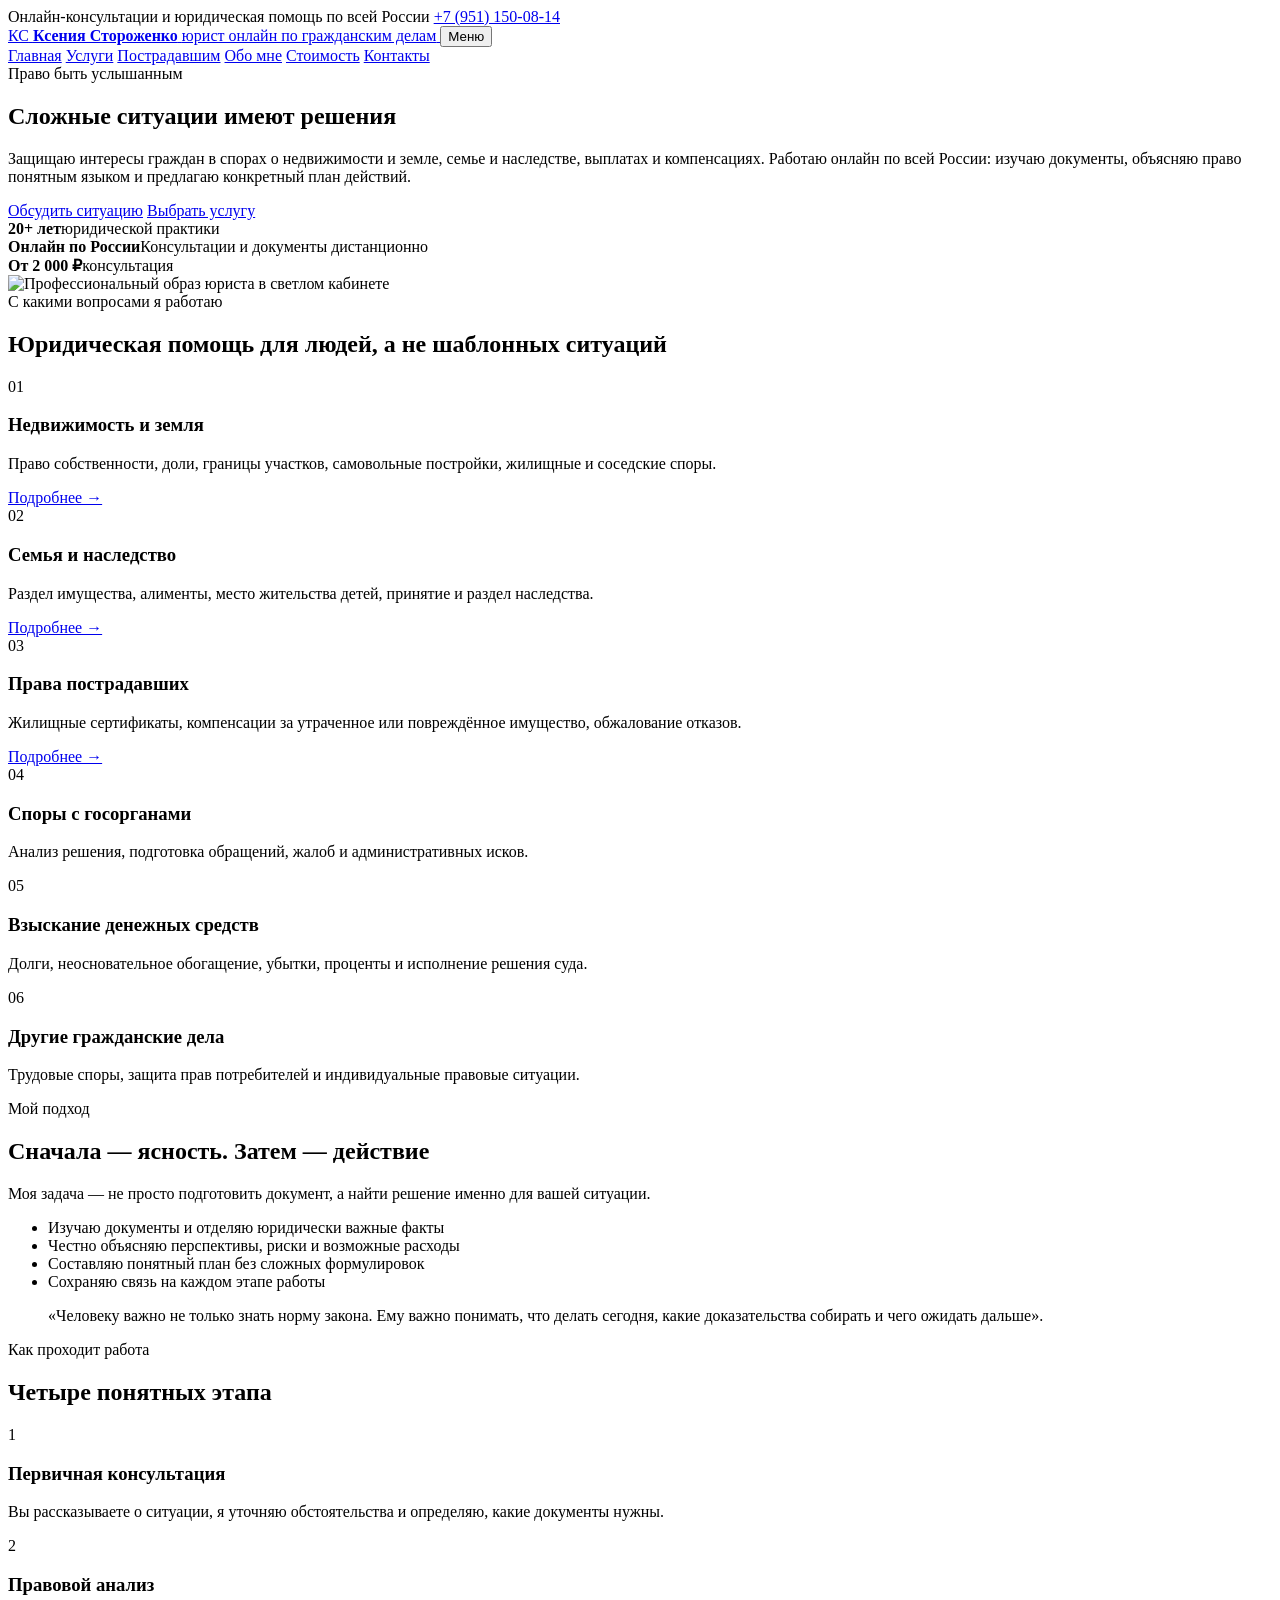
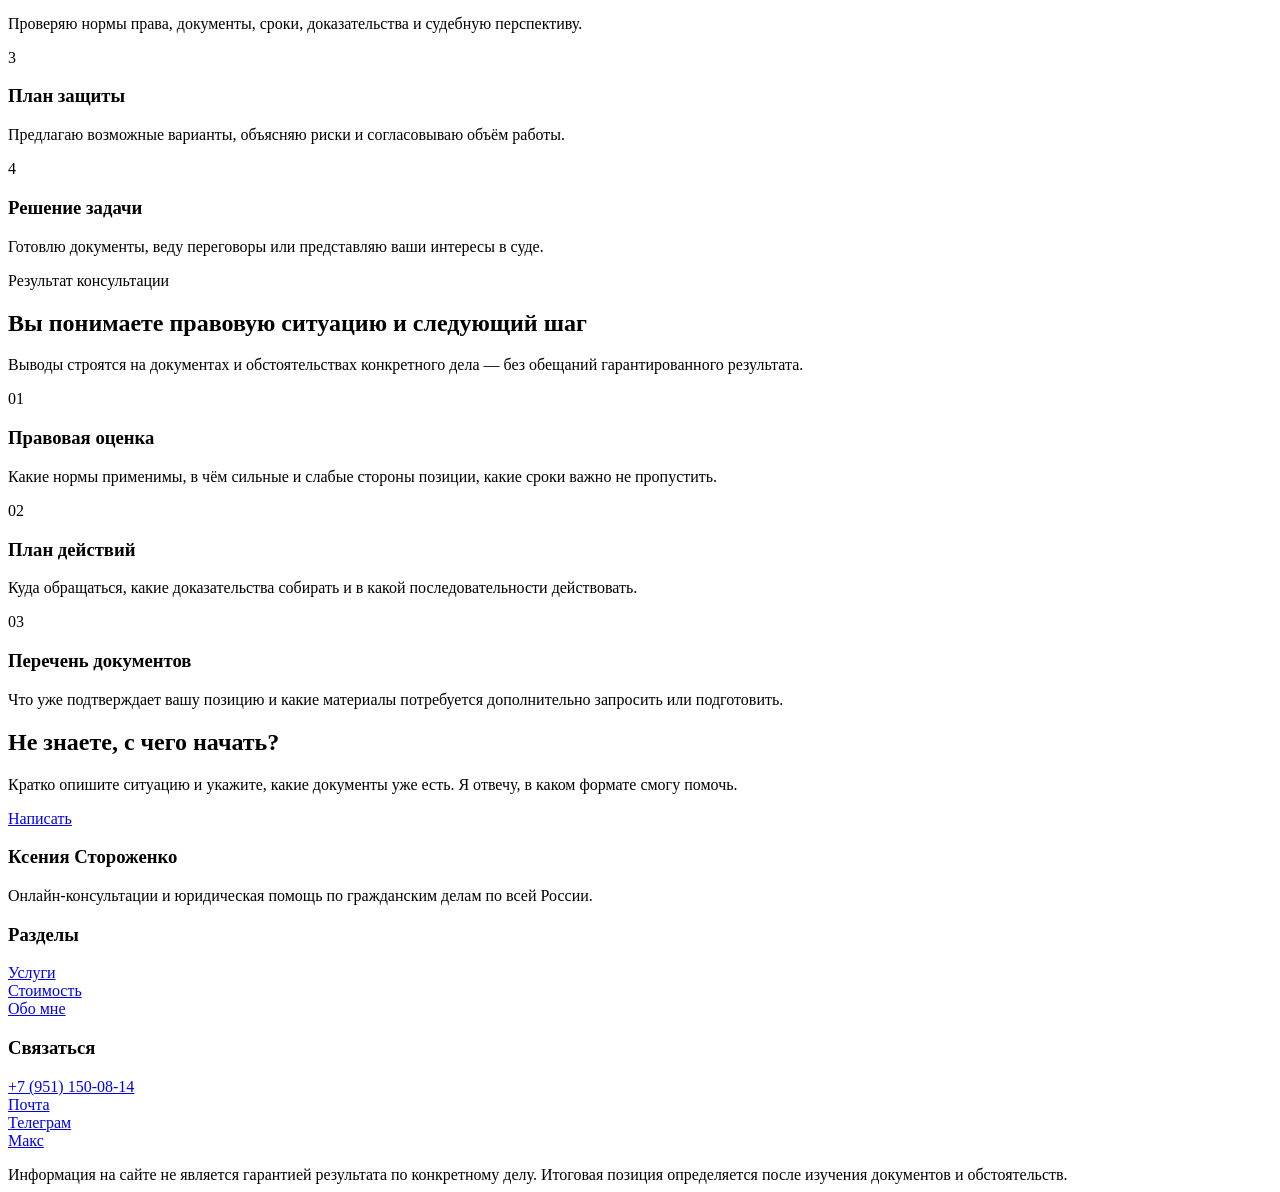
==== index.html @ 81e83dc6 "Добавить index.html" ====
<!doctype html>
<html lang="ru">
<head>
<meta charset="utf-8">
<meta name="viewport" content="width=device-width,initial-scale=1">
<title>Ксения Стороженко — юрист онлайн по гражданским делам</title>
<meta name="description" content="Онлайн-консультации и юридическая помощь по недвижимости, семейным, наследственным, земельным и другим гражданским спорам по всей России.">
<link rel="icon" href="favicon.svg">
<link rel="stylesheet" href="styles.css">
</head>
<body>
<div class="topbar">
<div class="container">
<span>Онлайн-консультации и юридическая помощь по всей России</span>
<a href="tel:+79511500814">+7 (951) 150-08-14</a>
</div>
</div>
<header class="header">
<nav class="nav container">
<a class="brand" href="index.html">
<span class="brand-mark">КС</span>
<span class="brand-text">
<strong>Ксения Стороженко</strong>
<span>юрист онлайн по гражданским делам</span>
</span>
</a>
<button class="menu-button" aria-expanded="false">Меню</button>
<div class="nav-links">
<a aria-current="page" href="index.html">Главная</a>
<a href="services.html">Услуги</a>
<a href="help.html">Пострадавшим</a>
<a href="about.html">Обо мне</a>
<a href="prices.html">Стоимость</a>
<a href="contacts.html">Контакты</a>
</div>
</nav>
</header>
<main>
<section class="hero">
<div class="container hero-grid">
<div>
<span class="eyebrow">Право быть услышанным</span>
<h1>Сложные ситуации имеют решения</h1>
<p class="lead">Защищаю интересы граждан в спорах о недвижимости и земле, семье и наследстве, выплатах и компенсациях. Работаю онлайн по всей России: изучаю документы, объясняю право понятным языком и предлагаю конкретный план действий.</p>
<div class="hero-actions">
<a class="button" href="contacts.html">Обсудить ситуацию</a>
<a class="button secondary" href="services.html">Выбрать услугу</a>
</div>
<div class="hero-note">
<div>
<strong>20+ лет</strong>юридической практики</div>
<div>
<strong>Онлайн по России</strong>Консультации и документы дистанционно</div>
<div>
<strong>От 2 000 ₽</strong>консультация</div>
</div>
</div>
<div class="portrait">
<img src="hero-lawyer.webp" alt="Профессиональный образ юриста в светлом кабинете">
</div>
</div>
</section>
<section class="section">
<div class="container">
<div class="section-head">
<span class="eyebrow">С какими вопросами я работаю</span>
<h2>Юридическая помощь для людей, а не шаблонных ситуаций</h2>
</div>
<div class="grid-3">
<article class="card">
<div class="number">01</div>
<h3>Недвижимость и земля</h3>
<p>Право собственности, доли, границы участков, самовольные постройки, жилищные и соседские споры.</p>
<a class="card-link" href="property.html">Подробнее →</a>
</article>
<article class="card">
<div class="number">02</div>
<h3>Семья и наследство</h3>
<p>Раздел имущества, алименты, место жительства детей, принятие и раздел наследства.</p>
<a class="card-link" href="family.html">Подробнее →</a>
</article>
<article class="card">
<div class="number">03</div>
<h3>Права пострадавших</h3>
<p>Жилищные сертификаты, компенсации за утраченное или повреждённое имущество, обжалование отказов.</p>
<a class="card-link" href="help.html">Подробнее →</a>
</article>
<article class="card">
<div class="number">04</div>
<h3>Споры с госорганами</h3>
<p>Анализ решения, подготовка обращений, жалоб и административных исков.</p>
</article>
<article class="card">
<div class="number">05</div>
<h3>Взыскание денежных средств</h3>
<p>Долги, неосновательное обогащение, убытки, проценты и исполнение решения суда.</p>
</article>
<article class="card">
<div class="number">06</div>
<h3>Другие гражданские дела</h3>
<p>Трудовые споры, защита прав потребителей и индивидуальные правовые ситуации.</p>
</article>
</div>
</div>
</section>
<section class="section alt">
<div class="container grid-2">
<div>
<span class="eyebrow">Мой подход</span>
<h2>Сначала — ясность. Затем — действие</h2>
<p class="lead">Моя задача — не просто подготовить документ, а найти решение именно для вашей ситуации.</p>
<ul class="check-list">
<li>Изучаю документы и отделяю юридически важные факты</li>
<li>Честно объясняю перспективы, риски и возможные расходы</li>
<li>Составляю понятный план без сложных формулировок</li>
<li>Сохраняю связь на каждом этапе работы</li>
</ul>
</div>
<blockquote class="quote">«Человеку важно не только знать норму закона. Ему важно понимать, что делать сегодня, какие доказательства собирать и чего ожидать дальше».</blockquote>
</div>
</section>
<section class="section">
<div class="container">
<div class="section-head">
<span class="eyebrow">Как проходит работа</span>
<h2>Четыре понятных этапа</h2>
</div>
<div class="grid-2">
<div class="card">
<div class="number">1</div>
<h3>Первичная консультация</h3>
<p>Вы рассказываете о ситуации, я уточняю обстоятельства и определяю, какие документы нужны.</p>
</div>
<div class="card">
<div class="number">2</div>
<h3>Правовой анализ</h3>
<p>Проверяю нормы права, документы, сроки, доказательства и судебную перспективу.</p>
</div>
<div class="card">
<div class="number">3</div>
<h3>План защиты</h3>
<p>Предлагаю возможные варианты, объясняю риски и согласовываю объём работы.</p>
</div>
<div class="card">
<div class="number">4</div>
<h3>Решение задачи</h3>
<p>Готовлю документы, веду переговоры или представляю ваши интересы в суде.</p>
</div>
</div>
</div>
</section>
<section class="section alt">
<div class="container">
<div class="section-head">
<span class="eyebrow">Результат консультации</span>
<h2>Вы понимаете правовую ситуацию и следующий шаг</h2>
<p class="lead">Выводы строятся на документах и обстоятельствах конкретного дела — без обещаний гарантированного результата.</p>
</div>
<div class="grid-3">
<article class="card">
<div class="number">01</div>
<h3>Правовая оценка</h3>
<p>Какие нормы применимы, в чём сильные и слабые стороны позиции, какие сроки важно не пропустить.</p>
</article>
<article class="card">
<div class="number">02</div>
<h3>План действий</h3>
<p>Куда обращаться, какие доказательства собирать и в какой последовательности действовать.</p>
</article>
<article class="card">
<div class="number">03</div>
<h3>Перечень документов</h3>
<p>Что уже подтверждает вашу позицию и какие материалы потребуется дополнительно запросить или подготовить.</p>
</article>
</div>
</div>
</section>
<section class="section">
<div class="container cta">
<div>
<h2>Не знаете, с чего начать?</h2>
<p>Кратко опишите ситуацию и укажите, какие документы уже есть. Я отвечу, в каком формате смогу помочь.</p>
</div>
<a class="button" href="contacts.html">Написать</a>
</div>
</section>
</main>
<footer class="footer">
<div class="container">
<div class="footer-grid">
<div>
<h3>Ксения Стороженко</h3>
<p>Онлайн-консультации и юридическая помощь по гражданским делам по всей России.</p>
</div>
<div>
<h3>Разделы</h3>
<p>
<a href="services.html">Услуги</a>
<br>
<a href="prices.html">Стоимость</a>
<br>
<a href="about.html">Обо мне</a>
</p>
</div>
<div>
<h3>Связаться</h3>
<p>
<a href="tel:+79511500814">+7 (951) 150-08-14</a>
<br>
<a href="mailto:8207@list.ru">Почта</a>
<br>
<a href="https://t.me/Xenia82">Телеграм</a>
<br>
<a href="https://max.ru/u/f9LHodD0cOLm9j3LwNsvFzSZX2rLVyxBKHuDx0W_b3CyRGK45SBJr393ts4">Макс</a>
</p>
</div>
</div>
<div class="footer-bottom">Информация на сайте не является гарантией результата по конкретному делу. Итоговая позиция определяется после изучения документов и обстоятельств.</div>
</div>
</footer>
<script src="site.js">
</script>
</body>
</html>
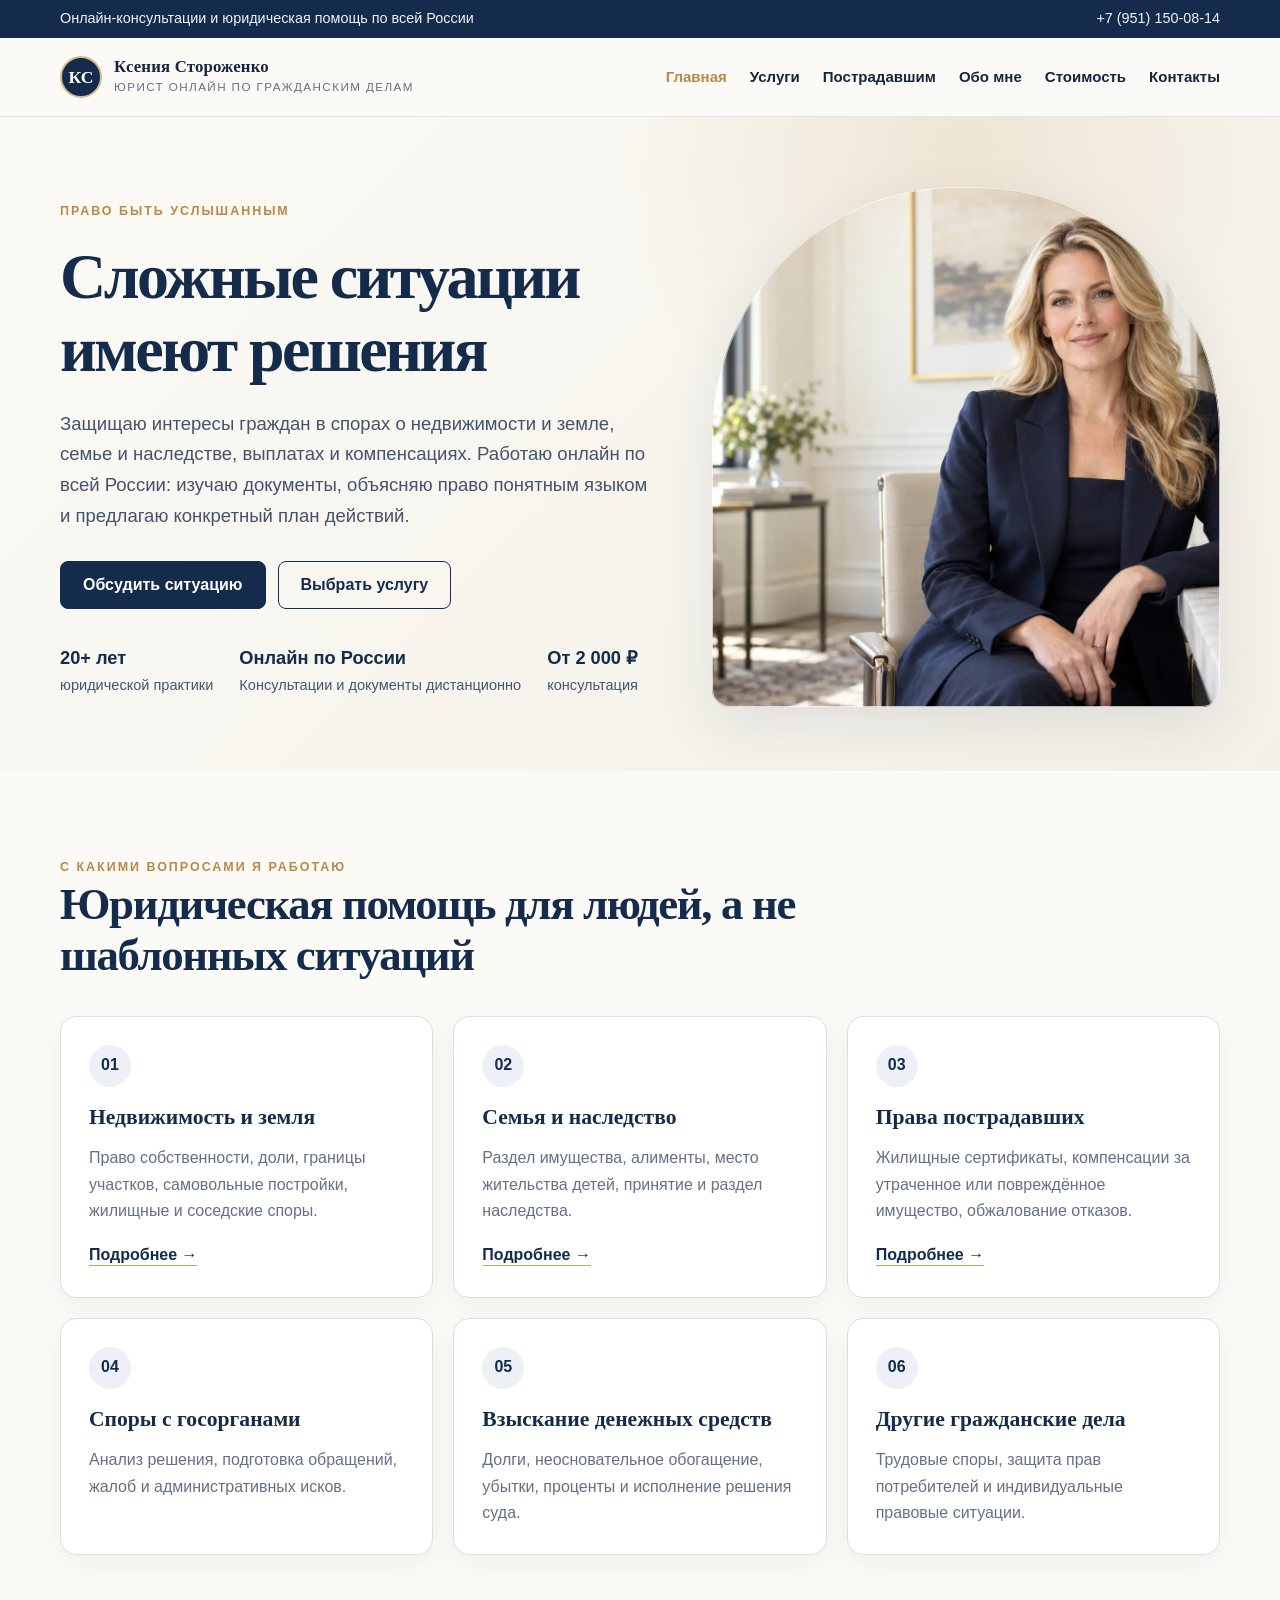
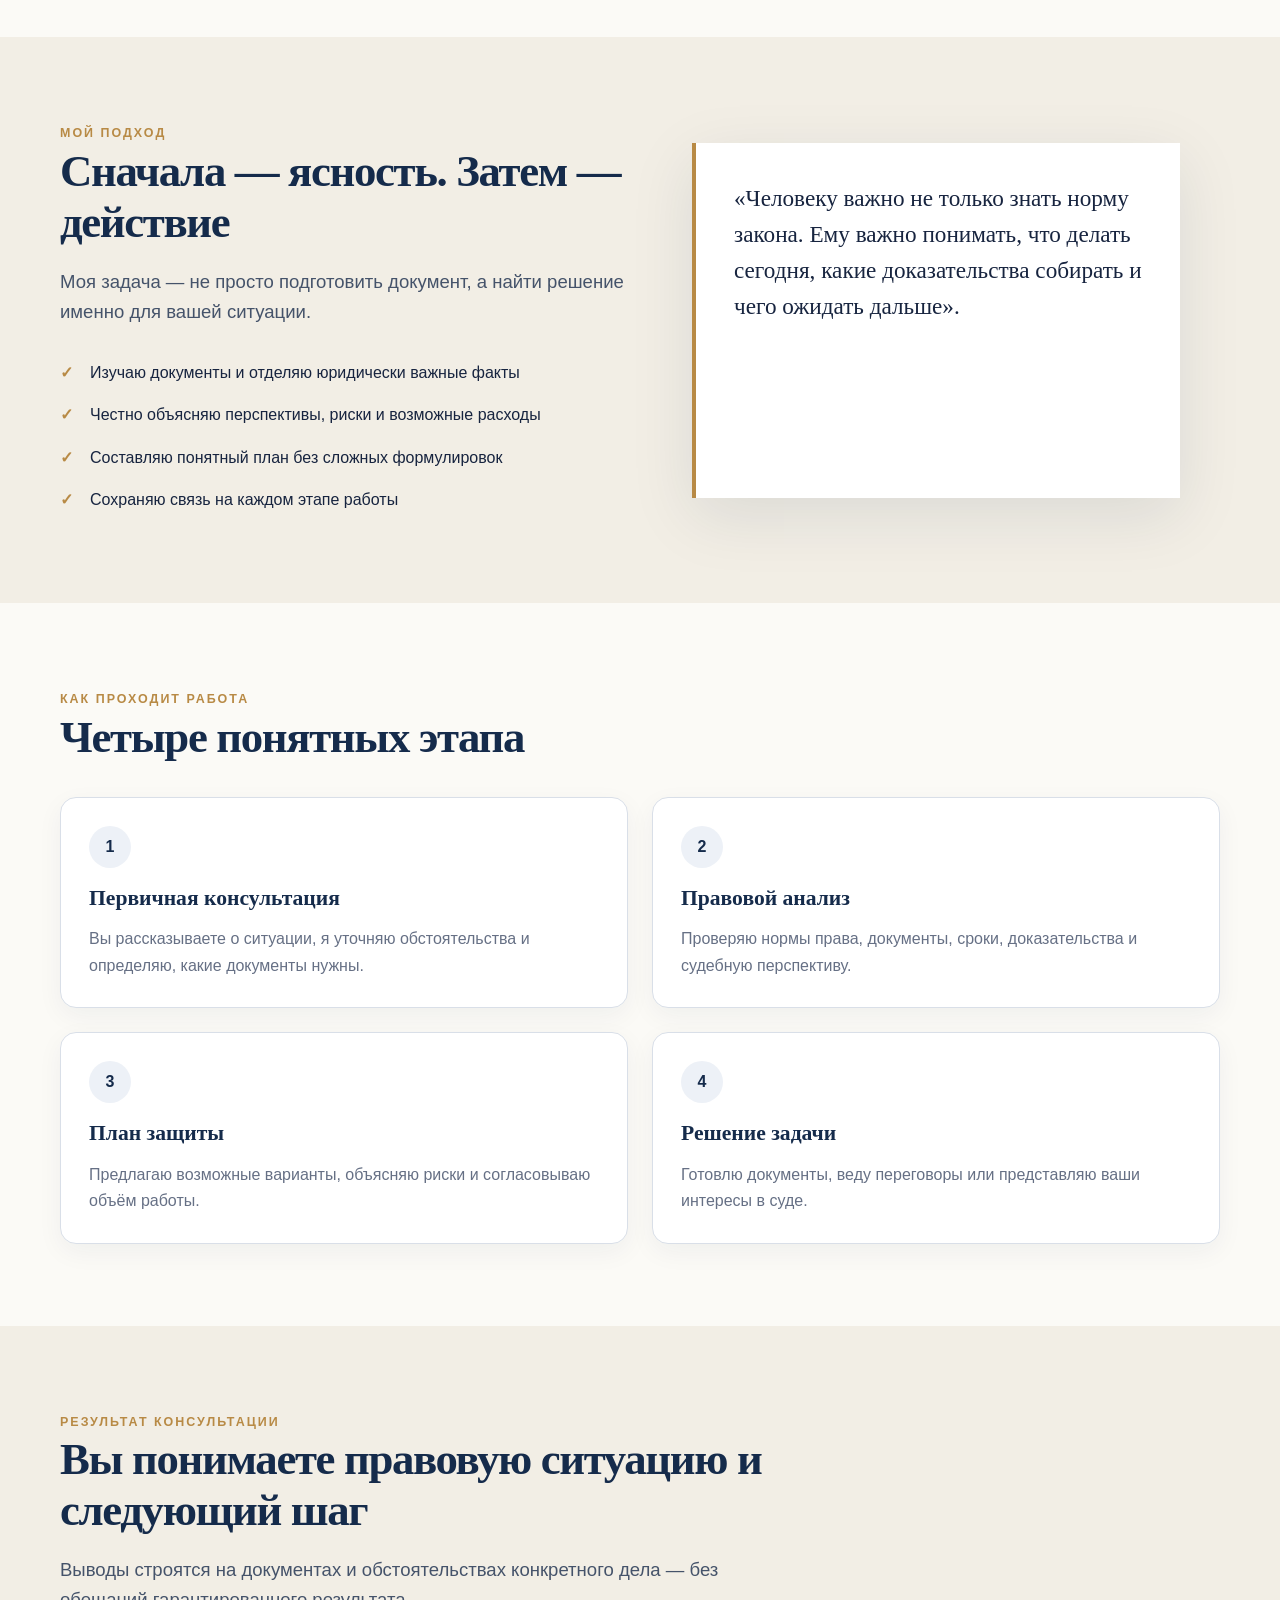
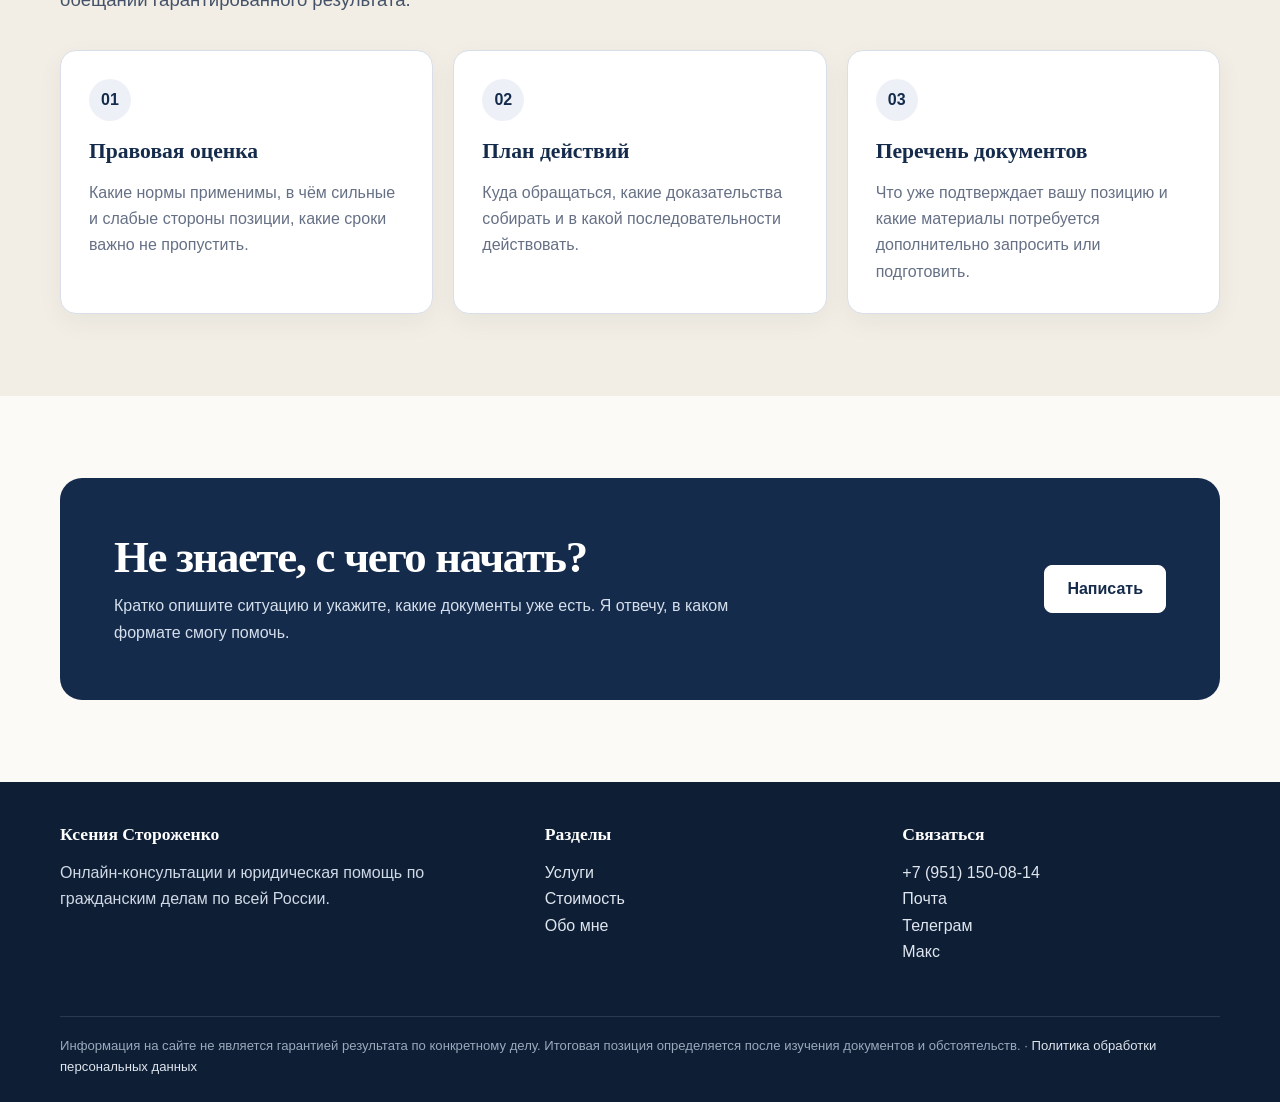
==== commit a19b5049: "Добавить изображение главной страницы" ====
--- a/index.html
+++ b/index.html
@@ -56,7 +56,7 @@
 </div>
 </div>
 <div class="portrait">
-<img src="hero-lawyer.webp" alt="Профессиональный образ юриста в светлом кабинете">
+<img src="[data-uri]" alt="Профессиональный образ юриста в светлом кабинете">
 </div>
 </div>
 </section>
--- a/styles.css
+++ b/styles.css
@@ -0,0 +1,121 @@
+:root {
+  --ink: #17243f;
+  --navy: #152b4b;
+  --navy-2: #213e66;
+  --gold: #b88a45;
+  --paper: #fbfaf6;
+  --cream: #f2eee5;
+  --white: #ffffff;
+  --muted: #667085;
+  --line: #d9dfe8;
+  --shadow: 0 18px 60px rgba(18, 39, 70, .10);
+}
+* { box-sizing: border-box; }
+html { scroll-behavior: smooth; }
+body { margin: 0; color: var(--ink); background: var(--paper); font: 16px/1.65 Inter, Arial, sans-serif; }
+a { color: inherit; }
+img { display: block; max-width: 100%; }
+.container { width: min(1160px, calc(100% - 40px)); margin-inline: auto; }
+.topbar { background: var(--navy); color: #eef3fa; font-size: .9rem; }
+.topbar .container { min-height: 38px; display: flex; justify-content: space-between; align-items: center; gap: 18px; }
+.topbar a { text-decoration: none; }
+.header { position: sticky; top: 0; z-index: 30; border-bottom: 1px solid rgba(21,43,75,.10); background: rgba(251,250,246,.94); backdrop-filter: blur(14px); }
+.nav { min-height: 78px; display: flex; align-items: center; justify-content: space-between; gap: 28px; }
+.brand { display: flex; align-items: center; gap: 12px; text-decoration: none; }
+.brand-mark { width: 42px; height: 42px; border-radius: 50%; display: grid; place-items: center; background: var(--navy); color: var(--white); font: 600 1.1rem Georgia, serif; border: 2px solid #d5bb89; }
+.brand-text strong { display: block; font: 600 1.05rem Georgia, serif; letter-spacing: .01em; }
+.brand-text span { display: block; color: var(--muted); font-size: .73rem; letter-spacing: .12em; text-transform: uppercase; }
+.nav-links { display: flex; align-items: center; gap: 23px; }
+.nav-links a { text-decoration: none; font-size: .94rem; font-weight: 600; }
+.nav-links a:hover, .nav-links a[aria-current="page"] { color: var(--gold); }
+.menu-button { display: none; border: 0; background: var(--navy); color: white; border-radius: 10px; padding: 10px 12px; font-weight: 700; }
+.button { display: inline-flex; align-items: center; justify-content: center; gap: 9px; min-height: 48px; padding: 0 22px; border-radius: 8px; border: 1px solid var(--navy); background: var(--navy); color: white; font-weight: 700; text-decoration: none; transition: .2s ease; }
+.button:hover { transform: translateY(-2px); background: var(--navy-2); }
+.button.secondary { background: transparent; color: var(--navy); }
+.button.secondary:hover { color: white; }
+.hero { padding: 70px 0 64px; overflow: hidden; background: radial-gradient(circle at 75% 5%, rgba(184,138,69,.15), transparent 30%), linear-gradient(135deg,#fbfaf6 0%,#f4f0e7 100%); }
+.hero-grid { display: grid; grid-template-columns: 1.08fr .92fr; gap: 56px; align-items: center; }
+.eyebrow { display: inline-flex; color: var(--gold); font-size: .78rem; font-weight: 800; text-transform: uppercase; letter-spacing: .16em; }
+h1,h2,h3 { font-family: Georgia, 'Times New Roman', serif; line-height: 1.14; color: var(--navy); margin-top: 0; }
+h1 { margin: 18px 0 22px; font-size: clamp(2.6rem, 5vw, 4.8rem); letter-spacing: -.04em; }
+h2 { font-size: clamp(2rem, 3.5vw, 3.25rem); letter-spacing: -.03em; margin-bottom: 18px; }
+h3 { font-size: 1.35rem; margin-bottom: 10px; }
+.lead { color: #45536a; font-size: 1.16rem; max-width: 680px; }
+.hero-actions { display: flex; flex-wrap: wrap; gap: 12px; margin-top: 30px; }
+.hero-note { display: flex; gap: 26px; margin-top: 34px; color: #46566e; font-size: .91rem; }
+.hero-note strong { display: block; color: var(--navy); font-size: 1.14rem; }
+.portrait { min-height: 520px; border-radius: 48% 48% 18px 18px; overflow: hidden; background: linear-gradient(145deg,#e5d7bc,#c2cbd7); box-shadow: var(--shadow); position: relative; }
+.portrait img { width: 100%; height: 100%; min-height: 520px; object-fit: cover; object-position: center top; }
+.portrait::after { content: ''; position: absolute; inset: 0; border: 1px solid rgba(255,255,255,.7); border-radius: inherit; pointer-events: none; }
+.page-hero { padding: 74px 0 56px; background: linear-gradient(135deg,var(--navy),#27466d); color: white; }
+.page-hero h1 { color: white; max-width: 900px; }
+.page-hero .lead { color: #dce5f1; }
+.section { padding: 82px 0; }
+.section.alt { background: var(--cream); }
+.section-head { max-width: 760px; margin-bottom: 34px; }
+.grid-3 { display: grid; grid-template-columns: repeat(3,1fr); gap: 20px; }
+.grid-2 { display: grid; grid-template-columns: repeat(2,1fr); gap: 24px; }
+.card { padding: 28px; border: 1px solid var(--line); border-radius: 16px; background: var(--white); box-shadow: 0 8px 26px rgba(18,39,70,.05); }
+.card p { color: var(--muted); margin-bottom: 0; }
+.card-link { display: inline-block; margin-top: 18px; color: var(--navy); font-weight: 800; text-decoration-color: #c6a469; text-underline-offset: 5px; }
+.reviews-grid { display: grid; grid-template-columns: repeat(2,1fr); gap: 20px; }
+.review { position: relative; padding: 30px; border: 1px solid var(--line); border-radius: 16px; background: var(--white); box-shadow: 0 8px 26px rgba(18,39,70,.05); }
+.review::before { content: '“'; display: block; height: 36px; color: var(--gold); font: 700 3.25rem/1 Georgia, serif; }
+.review p { margin: 8px 0 20px; color: #45536a; }
+.review footer { display: flex; justify-content: space-between; gap: 16px; color: var(--navy); font-weight: 800; }
+.review footer span { color: var(--muted); font-weight: 600; }
+.draft-note { margin-top: 18px; color: var(--muted); font-size: .88rem; }
+.number { width: 42px; height: 42px; display: grid; place-items: center; border-radius: 50%; background: #edf1f7; color: var(--navy); font-weight: 800; margin-bottom: 18px; }
+.quote { padding: 38px; border-left: 4px solid var(--gold); background: white; box-shadow: var(--shadow); font: 1.45rem/1.55 Georgia, serif; }
+.check-list { list-style: none; padding: 0; margin: 24px 0 0; }
+.check-list li { position: relative; padding: 8px 0 8px 30px; }
+.check-list li::before { content: '✓'; position: absolute; left: 0; color: var(--gold); font-weight: 900; }
+.price { display: flex; align-items: baseline; justify-content: space-between; gap: 20px; padding: 18px 0; border-bottom: 1px solid var(--line); }
+.price:last-child { border-bottom: 0; }
+.price strong { color: var(--navy); font-size: 1.08rem; }
+.price span { white-space: nowrap; color: var(--gold); font-weight: 800; }
+.cta { padding: 54px; border-radius: 22px; background: var(--navy); color: white; display: flex; justify-content: space-between; gap: 32px; align-items: center; }
+.cta h2 { color: white; margin-bottom: 10px; }
+.cta p { color: #d5dfec; margin: 0; max-width: 640px; }
+.cta .button { background: white; border-color: white; color: var(--navy); white-space: nowrap; }
+.contact-grid { display: grid; grid-template-columns: .9fr 1.1fr; gap: 30px; }
+.contact-card { padding: 34px; background: var(--navy); color: white; border-radius: 20px; }
+.contact-card h2,.contact-card h3 { color: white; }
+.contact-card a { color: white; }
+.contact-line { padding: 16px 0; border-bottom: 1px solid rgba(255,255,255,.16); }
+.form { padding: 34px; background: white; border: 1px solid var(--line); border-radius: 20px; }
+.form label { display: block; font-weight: 700; margin: 0 0 7px; }
+.form input,.form textarea,.form select { width: 100%; padding: 13px 14px; border: 1px solid #cfd6e1; border-radius: 8px; font: inherit; background: white; }
+.form textarea { min-height: 130px; resize: vertical; }
+.form-row { margin-bottom: 16px; }
+.small { color: var(--muted); font-size: .88rem; }
+.footer { padding: 42px 0 24px; background: #0e1e35; color: #cfd8e5; }
+.footer-grid { display: grid; grid-template-columns: 1.4fr 1fr 1fr; gap: 40px; }
+.footer h3 { color: white; font-size: 1.1rem; }
+.footer a { color: #dfe6ef; text-decoration: none; }
+.footer-bottom { margin-top: 34px; padding-top: 18px; border-top: 1px solid rgba(255,255,255,.12); color: #9ba9bc; font-size: .82rem; }
+@media (max-width: 900px) {
+  .nav-links { display: none; position: absolute; top: 116px; left: 20px; right: 20px; padding: 22px; background: white; border-radius: 14px; box-shadow: var(--shadow); flex-direction: column; align-items: flex-start; }
+  .nav-links.open { display: flex; }
+  .menu-button { display: block; }
+  .hero-grid,.contact-grid { grid-template-columns: 1fr; }
+  .portrait { min-height: 440px; max-width: 620px; }
+  .portrait img { min-height: 440px; }
+  .grid-3 { grid-template-columns: 1fr 1fr; }
+  .cta { align-items: flex-start; flex-direction: column; }
+}
+@media (max-width: 620px) {
+  .container { width: min(100% - 28px,1160px); }
+  .topbar .container { justify-content: center; }
+  .topbar span { display: none; }
+  .brand-text span { display: none; }
+  .nav { min-height: 68px; }
+  .nav-links { top: 106px; }
+  .hero,.section { padding: 56px 0; }
+  h1 { font-size: 2.55rem; }
+  .hero-note { flex-direction: column; gap: 10px; }
+  .portrait,.portrait img { min-height: 390px; }
+  .grid-3,.grid-2,.reviews-grid,.footer-grid { grid-template-columns: 1fr; }
+  .cta { padding: 32px 24px; }
+  .price { align-items: flex-start; flex-direction: column; gap: 3px; }
+}
